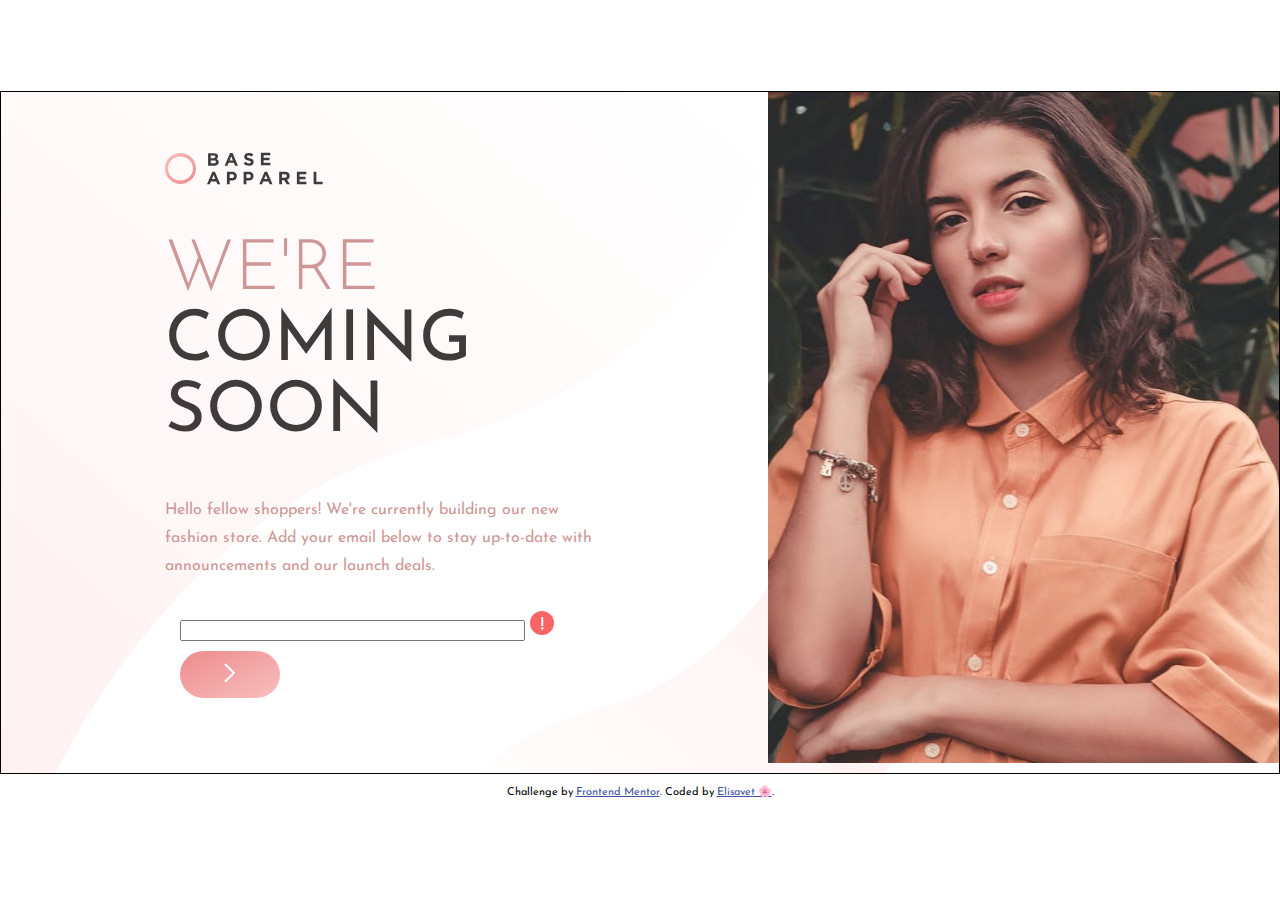
==== index.html @ f5900d55 "...." ====
<!DOCTYPE html>
<html lang="en">
  <head>
    <meta charset="UTF-8" />
    <meta name="viewport" content="width=device-width, initial-scale=1.0" />
    <!-- displays site properly based on user's device -->

    <link
      rel="icon"
      type="image/png"
      sizes="32x32"
      href="./images/favicon-32x32.png"
    />

    <title>Frontend Mentor | Base Apparel coming soon page</title>
    <link rel="stylesheet" href="./style.css" />
    <link rel="preconnect" href="https://fonts.googleapis.com" />
    <link rel="preconnect" href="https://fonts.gstatic.com" crossorigin />
    <link
      href="https://fonts.googleapis.com/css2?family=Josefin+Sans:wght@300;400;600&family=Kumbh+Sans:wght@400;700&display=swap"
      rel="stylesheet"
    />

    <!-- Feel free to remove these styles or customise in your own stylesheet 👍 -->
    <style>
      .attribution {
        font-size: 11px;
        text-align: center;
      }
      .attribution a {
        color: hsl(228, 45%, 44%);
      }
    </style>
  </head>
  <body>
    <main>
      <div id="container">
        <div class="card">
          <div class="card-info">
            <div class="info-header">
              <img src="./images/logo.svg" alt="logo" class="header-logo" />
            </div>
            <div class="info-main">
              <h1 class="main-title">
                We're <span class="title-bold">coming soon</span>
              </h1>
              <p class="main-pg">
                Hello fellow shoppers! We're currently building our new fashion
                store. Add your email below to stay up-to-date with
                announcements and our launch deals.
              </p>
            
              <div class="container">
                <!-- <div>
                  <label>Username:</label>
                  <input type="text" size="40" />
                </div> -->
                <div>
                  <label></label>
                  <input type="email" id="email" size="40" />
                  <span id="error"></span>
                  <img class="error-img" src="./images/icon-error.svg" alt="error">
                
              
                </div>
                
            
                <button  class="submit" type="submit" onclick="errorMessage()">
                <img src="./images/icon-arrow.svg" alt="" class="">
                </button>
                    <!-- <img
                      src="./images/icon-arrow.svg"
                      alt="arrow"
                      class="submit-icon"
                    /> -->
                  
              </div>
                <!-- <div class="test"> -->
                  
                  <!-- <p class="empty-email-message"></p>
                  <p class="invalid-email-message"></p> -->
                <!-- </div> -->
              </form>
            </div>
          </div>
          <div class="card-image">
            <img src="./images/hero-desktop.jpg" alt="woman" class="image" />
          </div>
        </div>
      </div>
      
    </main>

    <footer>
      <p class="attribution">
        Challenge by
        <a href="https://www.frontendmentor.io?ref=challenge" target="_blank"
          >Frontend Mentor</a
        >. Coded by <a href="#">Elisavet 🌸</a>.
      </p>
    </footer>

    <script src="./index.js"></script>
  </body>
</html>
---- style.css ----
:root {
  --Desaturated-Red: hsl(0, 36%, 70%);
  --Soft-Red: hsl(0, 93%, 68%);
  --Dark-Grayish-Red: hsl(0, 6%, 24%);
  --white1: hsl(0, 0%, 100%);
  --white2: hsl(0, 100%, 98%);
  --pale-pink: hsl(0, 80%, 86%);
  --pink: hsl(0, 74%, 74%);
}

/* -Linear, 135deg, from hsl(0, 0%, 100%), to hsl(0, 100%, 98%)
- Linear, 135deg, from hsl(0, 80%, 86%), to hsl(0, 74%, 74%) */

body {
  font-family: "Josefin Sans";
  font-size: 16px;
  max-width: 1440px;
  box-sizing: border-box;
  justify-content: center;
  margin: 0;
  min-height: 100vh;
  display: grid;
  align-content: center;
  justify-content: center;
}

#container {
  margin: 0 auto;
  box-sizing: border-box;
  /* width: min(920px, 90vw); */
  border: 1px solid;
}

.card {
  display: grid;
  grid-template-columns: 60% 40%;
  background-image: url(./images/bg-pattern-desktop.svg);
}

.card-info {
  padding: 60px 164px;
  display: flex;
  flex-direction: column;
  align-items: flex-start;
  justify-content: space-between;
  /* background: linear-gradient(135deg, var(--white1), var(--white2)),
    linear-gradient(135deg, var(--pale-pink), var(--pink)); */
}

.main-title {
  font-size: 70px;
  font-weight: 300;
  color: var(--Desaturated-Red);
  text-transform: uppercase;
}

.title-bold {
  color: var(--Dark-Grayish-Red);
  font-weight: 400;
  text-transform: uppercase;
}

.main-pg {
  color: var(--Desaturated-Red);
  font-weight: 400;
  width: 45ch;
  line-height: 1.75;
}

.box {
  max-width: 450px;
  width: 100%;
  border: solid 1px var(--Dark-Grayish-Red);
  padding: 12px 24px;
  border-radius: 28px;
  display: inline-flex;
}

#email {
}

input:required:invalid {
  border: solid 1px var(--Soft-Red);
}

.submit {
  border-radius: 28px;
  width: 100px;
  max-width: 100px;
  /* width: 100%; */
  padding: 12px 24px;
  background: linear-gradient(to left top, var(--pale-pink), var(--pink));
  border: none;
  position: relative;
  /* left: -50%; */
}
.card-image {
}

.image {
  width: 100%;
  display: block;
}

#form {
  isplay: flex;
  align-items: center;
  align-content: center;
}

#form-container {
  display: flex;

  width: 300px;
  /* margin: 20vh auto 0 auto; */
  padding: 20px;

  border-radius: 4px;
  font-size: 12px;
}

.form-action {
  display: flex;
  /* max-width: 360px; */
  width: 450px;
}

/* .input-control {
  display: flex;
  flex-direction: column;
}

.input-control input {
  border: 2px solid #f0f0f0;
  border-radius: 4px;
  display: block;
  font-size: 12px;
  padding: 10px;
  width: 100%;
}

.input-control input:focus {
  outline: 0;
}

.input-control.success input {
  border-color: #09c372;
}

.input-control.error input {
  border-color: #ff3860;
}

.input-control .error {
  color: #ff3860;
  font-size: 9px;
  height: 13px;
} */

h1 {
  color: green;
}
.container {
  padding: 15px;
  width: 400px;
}

label,
input {
  margin-bottom: 10px;
}

/* button {
  float: right;
  margin-right: 10px;
  background-color: green;
} */
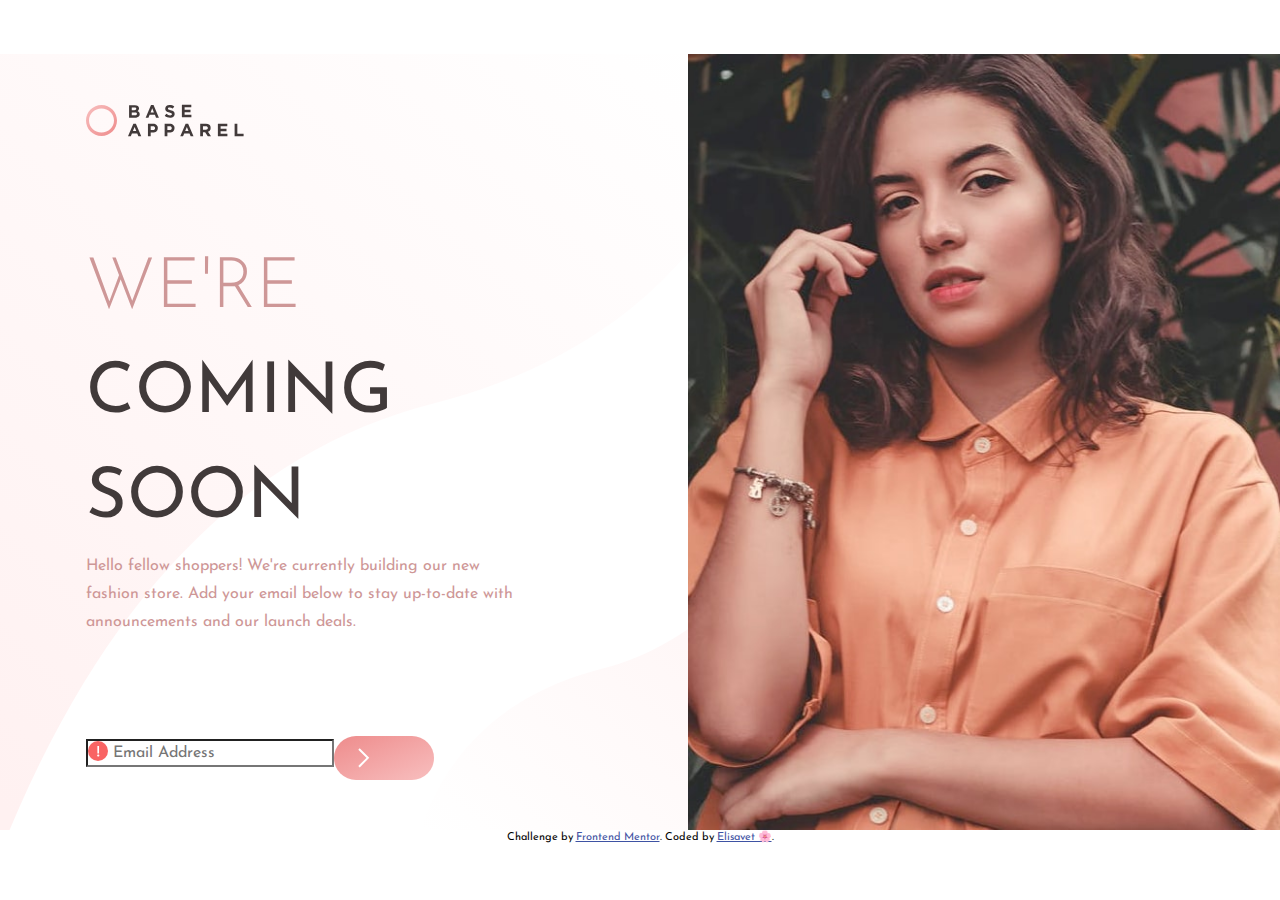
==== commit 74664eee: "..." ====
--- a/index.html
+++ b/index.html
@@ -13,6 +13,7 @@
     />
 
     <title>Frontend Mentor | Base Apparel coming soon page</title>
+    <link rel="stylesheet" href="./reset.css" />
     <link rel="stylesheet" href="./style.css" />
     <link rel="preconnect" href="https://fonts.googleapis.com" />
     <link rel="preconnect" href="https://fonts.gstatic.com" crossorigin />
@@ -33,63 +34,62 @@
     </style>
   </head>
   <body>
-    <main>
-      <div id="container">
-        <div class="card">
-          <div class="card-info">
-            <div class="info-header">
-              <img src="./images/logo.svg" alt="logo" class="header-logo" />
-            </div>
-            <div class="info-main">
-              <h1 class="main-title">
-                We're <span class="title-bold">coming soon</span>
-              </h1>
-              <p class="main-pg">
-                Hello fellow shoppers! We're currently building our new fashion
-                store. Add your email below to stay up-to-date with
-                announcements and our launch deals.
-              </p>
-            
-              <div class="container">
-                <!-- <div>
-                  <label>Username:</label>
-                  <input type="text" size="40" />
-                </div> -->
-                <div>
+    <div class="card">
+      <div class="card-info">
+        <div class="info-header">
+          <img src="./images/logo.svg" alt="logo" class="header-logo" />
+        </div>
+        <div class="info-main">
+          <h1 class="main-title">
+            We're <span class="title-bold">coming soon</span>
+          </h1>
+          <p class="main-pg">
+            Hello fellow shoppers! We're currently building our new fashion
+            store. Add your email below to stay up-to-date with announcements
+            and our launch deals.
+          </p>
+        </div>
+
+        <form action="">
+          <div class="form-container">
+            <input
+              type="email"
+              class="email-input"
+              placeholder="Email Address"
+            />
+            <!-- <img src="./images/icon-error.svg" alt="error" class="error-img" /> -->
+            <span class="error"></span>
+          </div>
+
+          <button class="submit" type="submit">
+            <img
+              src="./images/icon-arrow.svg"
+              alt="arrow"
+              class="button-arrow"
+            />
+          </button>
+        </form>
+
+        <!-- <div>
                   <label></label>
                   <input type="email" id="email" size="40" />
-                  <span id="error"></span>
-                  <img class="error-img" src="./images/icon-error.svg" alt="error">
-                
-              
+                  <span class="error"></span>
+                  <img
+                    class="error-img"
+                    src="./images/icon-error.svg"
+                    alt="error"
+                  />
                 </div>
-                
-            
-                <button  class="submit" type="submit" onclick="errorMessage()">
-                <img src="./images/icon-arrow.svg" alt="" class="">
+
+                <button class="submit" type="submit">
+                  <img src="./images/icon-arrow.svg" alt="" class="" />
                 </button>
-                    <!-- <img
-                      src="./images/icon-arrow.svg"
-                      alt="arrow"
-                      class="submit-icon"
-                    /> -->
-                  
-              </div>
-                <!-- <div class="test"> -->
-                  
-                  <!-- <p class="empty-email-message"></p>
-                  <p class="invalid-email-message"></p> -->
-                <!-- </div> -->
-              </form>
-            </div>
-          </div>
-          <div class="card-image">
-            <img src="./images/hero-desktop.jpg" alt="woman" class="image" />
-          </div>
-        </div>
+              </div> -->
       </div>
-      
-    </main>
+      <div class="card-image">
+        <img src="./images/hero-desktop.jpg" alt="woman" class="image" />
+      </div>
+    </div>
 
     <footer>
       <p class="attribution">
--- a/style.css
+++ b/style.css
@@ -14,7 +14,7 @@
 body {
   font-family: "Josefin Sans";
   font-size: 16px;
-  max-width: 1440px;
+  /* max-width: 1440px; */
   box-sizing: border-box;
   justify-content: center;
   margin: 0;
@@ -24,25 +24,26 @@
   justify-content: center;
 }
 
-#container {
+/* #container {
   margin: 0 auto;
   box-sizing: border-box;
-  /* width: min(920px, 90vw); */
+  
   border: 1px solid;
-}
+} */
 
 .card {
   display: grid;
-  grid-template-columns: 60% 40%;
+  grid-template-columns: 1fr 1fr;
   background-image: url(./images/bg-pattern-desktop.svg);
 }
 
 .card-info {
-  padding: 60px 164px;
+  /* padding: 60px 164px; */
   display: flex;
   flex-direction: column;
   align-items: flex-start;
-  justify-content: space-between;
+  justify-content: space-around;
+  margin: 0px 86px;
   /* background: linear-gradient(135deg, var(--white1), var(--white2)),
     linear-gradient(135deg, var(--pale-pink), var(--pink)); */
 }
@@ -52,6 +53,7 @@
   font-weight: 300;
   color: var(--Desaturated-Red);
   text-transform: uppercase;
+  width: 12ch;
 }
 
 .title-bold {
@@ -74,6 +76,23 @@
   padding: 12px 24px;
   border-radius: 28px;
   display: inline-flex;
+}
+
+form {
+  display: flex;
+  align-items: center;
+}
+
+.form-container {
+  display: flex;
+  flex-direction: column;
+}
+
+.email-input {
+  background-image: url(./images/icon-error.svg);
+  padding: 0px 25px 0px 25px;
+  background-size: 20px;
+  background-repeat: no-repeat;
 }
 
 #email {
@@ -175,3 +194,17 @@
   margin-right: 10px;
   background-color: green;
 } */
+
+.error-img {
+  /* visibility: hidden; */
+}
+
+@media only screen and (max-width: 720px) {
+  .card {
+    grid-template-columns: 1fr;
+  }
+
+  .card-image {
+    order: -1;
+  }
+}
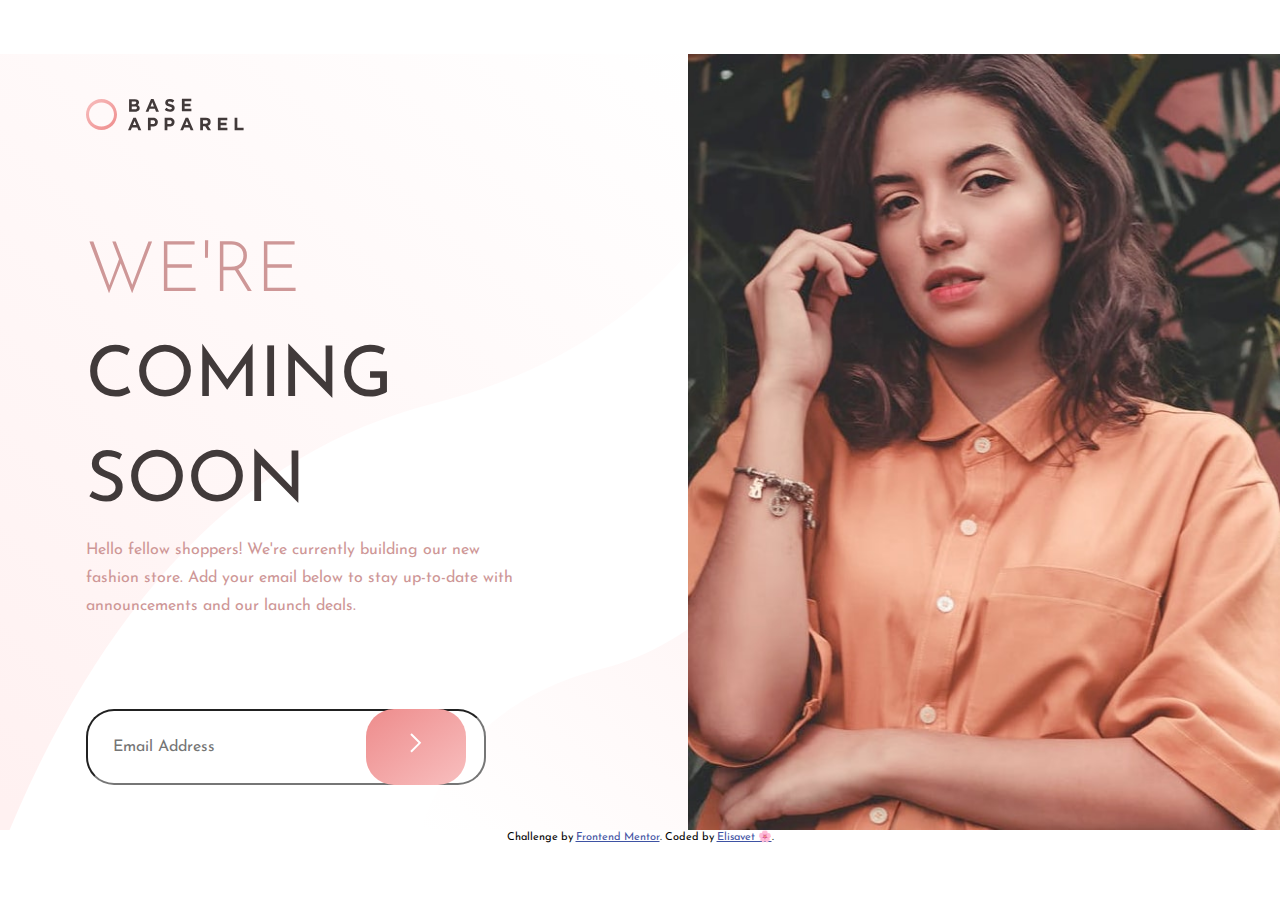
==== commit 7c27ff6d: "..." ====
--- a/index.html
+++ b/index.html
@@ -51,15 +51,9 @@
         </div>
 
         <form action="">
-          <div class="form-container">
-            <input
-              type="email"
-              class="email-input"
-              placeholder="Email Address"
-            />
-            <!-- <img src="./images/icon-error.svg" alt="error" class="error-img" /> -->
-            <span class="error"></span>
-          </div>
+          <!-- <div class="form-container"> -->
+          <input type="email" class="email-input" placeholder="Email Address" />
+          <img src="./images/icon-error.svg" alt="error" class="error-img" />
 
           <button class="submit" type="submit">
             <img
@@ -68,7 +62,12 @@
               class="button-arrow"
             />
           </button>
+
+          <!-- </div> -->
         </form>
+        <!-- <span class="error"></span> -->
+
+        <p class="error">Please provide a valid email</p>
 
         <!-- <div>
                   <label></label>
--- a/style.css
+++ b/style.css
@@ -39,13 +39,16 @@
 
 .card-info {
   /* padding: 60px 164px; */
-  display: flex;
-  flex-direction: column;
+  /* display: flex;
+  flex-direction: column; */
   align-items: flex-start;
   justify-content: space-around;
   margin: 0px 86px;
   /* background: linear-gradient(135deg, var(--white1), var(--white2)),
     linear-gradient(135deg, var(--pale-pink), var(--pink)); */
+
+  display: grid;
+  align-items: center;
 }
 
 .main-title {
@@ -79,8 +82,10 @@
 }
 
 form {
-  display: flex;
-  align-items: center;
+  /* display: flex;
+  align-items: center; */
+  display: grid;
+  grid-template-columns: repeat(3, 1fr);
 }
 
 .form-container {
@@ -89,10 +94,12 @@
 }
 
 .email-input {
-  background-image: url(./images/icon-error.svg);
-  padding: 0px 25px 0px 25px;
+  padding: 10px 25px 10px 25px;
   background-size: 20px;
   background-repeat: no-repeat;
+  width: 400px;
+  position: relative;
+  border-radius: 28px;
 }
 
 #email {
@@ -107,13 +114,21 @@
   width: 100px;
   max-width: 100px;
   /* width: 100%; */
-  padding: 12px 24px;
+  padding: 24px 24px;
   background: linear-gradient(to left top, var(--pale-pink), var(--pink));
   border: none;
   position: relative;
   /* left: -50%; */
+  /* position: fixed; */
+  right: 136%;
+}
+
+.error {
+  display: none;
+  color: var(--Soft-Red);
 }
 .card-image {
+  display: block;
 }
 
 .image {
@@ -142,6 +157,11 @@
   display: flex;
   /* max-width: 360px; */
   width: 450px;
+}
+
+.button-arrow {
+  text-align: center;
+  display: inline-block;
 }
 
 /* .input-control {
@@ -186,7 +206,7 @@
 
 label,
 input {
-  margin-bottom: 10px;
+  /* margin-bottom: 10px; */
 }
 
 /* button {
@@ -196,7 +216,7 @@
 } */
 
 .error-img {
-  /* visibility: hidden; */
+  visibility: hidden;
 }
 
 @media only screen and (max-width: 720px) {
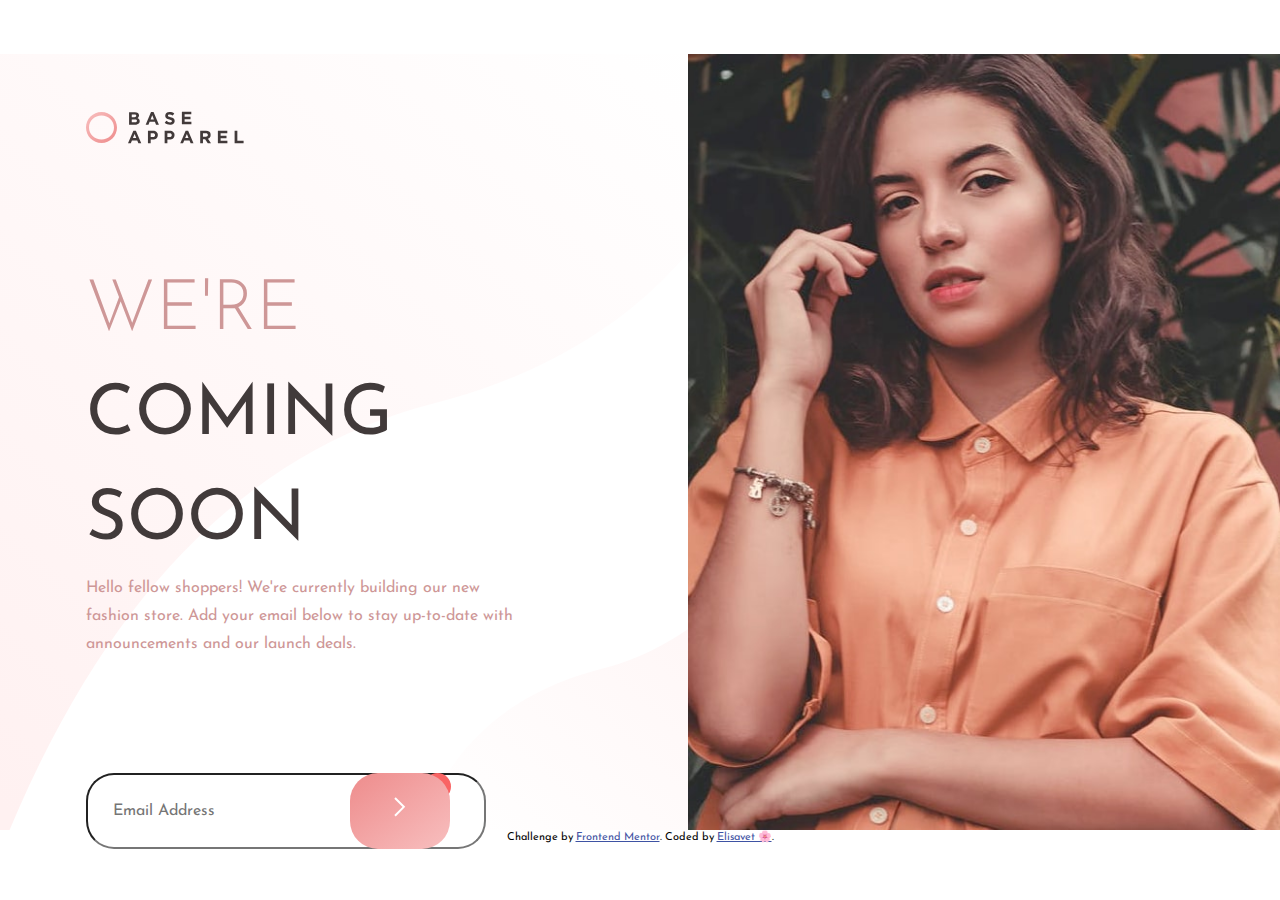
==== commit 36f7ea00: "...." ====
--- a/index.html
+++ b/index.html
@@ -53,7 +53,11 @@
         <form action="">
           <!-- <div class="form-container"> -->
           <input type="email" class="email-input" placeholder="Email Address" />
-          <img src="./images/icon-error.svg" alt="error" class="error-img" />
+          <img
+            src="./images/icon-error.svg"
+            alt="error"
+            class="error-img error-img-active"
+          />
 
           <button class="submit" type="submit">
             <img
--- a/style.css
+++ b/style.css
@@ -86,6 +86,7 @@
   align-items: center; */
   display: grid;
   grid-template-columns: repeat(3, 1fr);
+  height: 0;
 }
 
 .form-container {
@@ -95,8 +96,7 @@
 
 .email-input {
   padding: 10px 25px 10px 25px;
-  background-size: 20px;
-  background-repeat: no-repeat;
+
   width: 400px;
   position: relative;
   border-radius: 28px;
@@ -107,6 +107,7 @@
 
 input:required:invalid {
   border: solid 1px var(--Soft-Red);
+  outline: 0;
 }
 
 .submit {
@@ -219,6 +220,15 @@
   visibility: hidden;
 }
 
+.error-img-active {
+  width: 100%;
+  max-width: 27px;
+  position: fixed;
+  left: 424px;
+  display: block;
+  visibility: visible;
+}
+
 @media only screen and (max-width: 720px) {
   .card {
     grid-template-columns: 1fr;
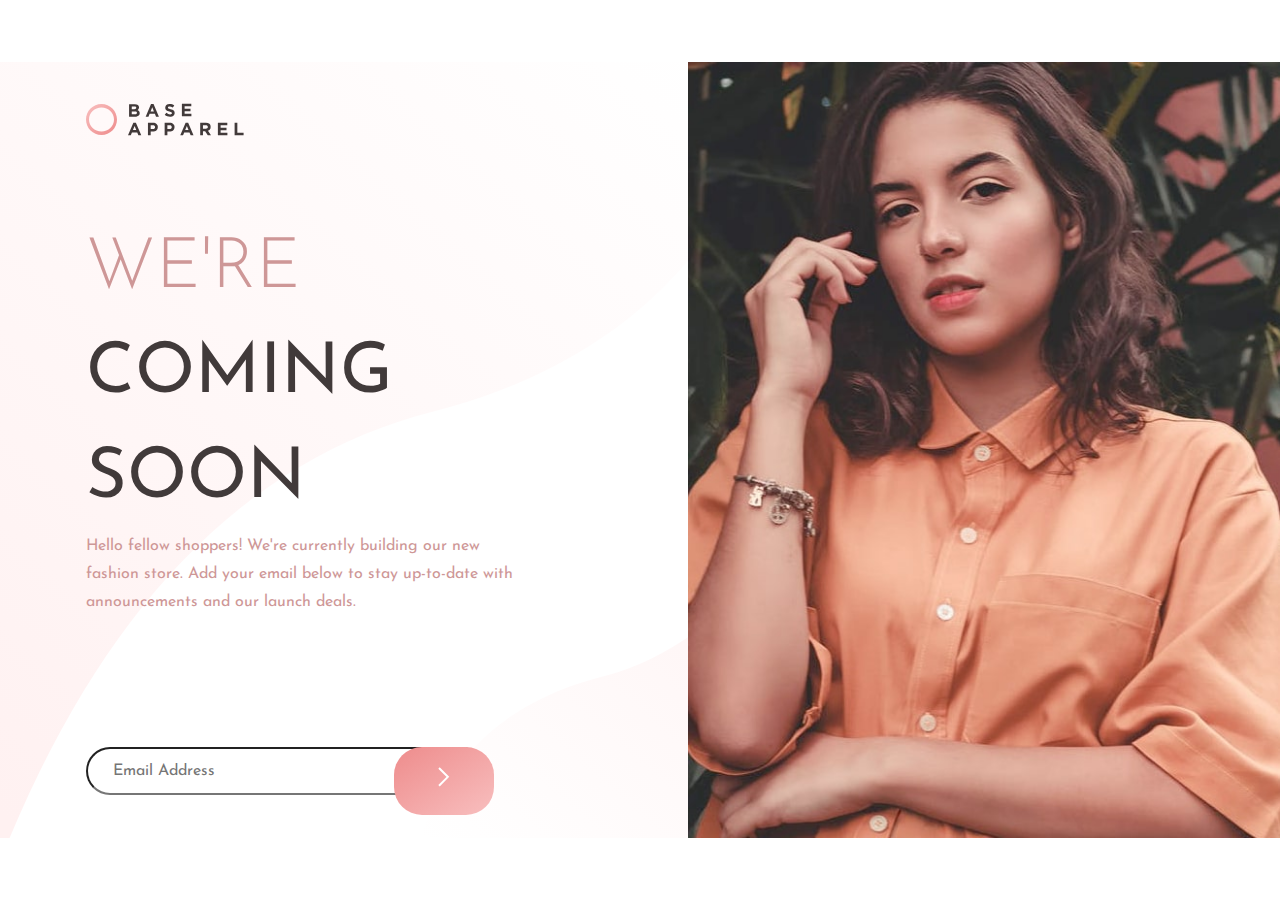
==== commit f619fa2f: "..." ====
--- a/index.html
+++ b/index.html
@@ -59,6 +59,7 @@
             class="error-img error-img-active"
           />
 
+          <!-- </div> -->
           <button class="submit" type="submit">
             <img
               src="./images/icon-arrow.svg"
@@ -66,9 +67,8 @@
               class="button-arrow"
             />
           </button>
+        </form>
 
-          <!-- </div> -->
-        </form>
         <!-- <span class="error"></span> -->
 
         <p class="error">Please provide a valid email</p>
@@ -95,12 +95,12 @@
     </div>
 
     <footer>
-      <p class="attribution">
+      <!-- <p class="attribution">
         Challenge by
         <a href="https://www.frontendmentor.io?ref=challenge" target="_blank"
           >Frontend Mentor</a
         >. Coded by <a href="#">Elisavet 🌸</a>.
-      </p>
+      </p> -->
     </footer>
 
     <script src="./index.js"></script>
--- a/style.css
+++ b/style.css
@@ -87,6 +87,8 @@
   display: grid;
   grid-template-columns: repeat(3, 1fr);
   height: 0;
+  margin-bottom: 50px;
+  margin-top: 50px;
 }
 
 .form-container {
@@ -115,13 +117,14 @@
   width: 100px;
   max-width: 100px;
   /* width: 100%; */
-  padding: 24px 24px;
+  padding: 20px 20px;
   background: linear-gradient(to left top, var(--pale-pink), var(--pink));
   border: none;
-  position: relative;
+  /* position: relative; */
   /* left: -50%; */
-  /* position: fixed; */
-  right: 136%;
+  position: fixed;
+  /* right: 136%; */
+  left: 394px;
 }
 
 .error {
@@ -227,6 +230,8 @@
   left: 424px;
   display: block;
   visibility: visible;
+  osition: relative;
+  left: -145px;
 }
 
 @media only screen and (max-width: 720px) {
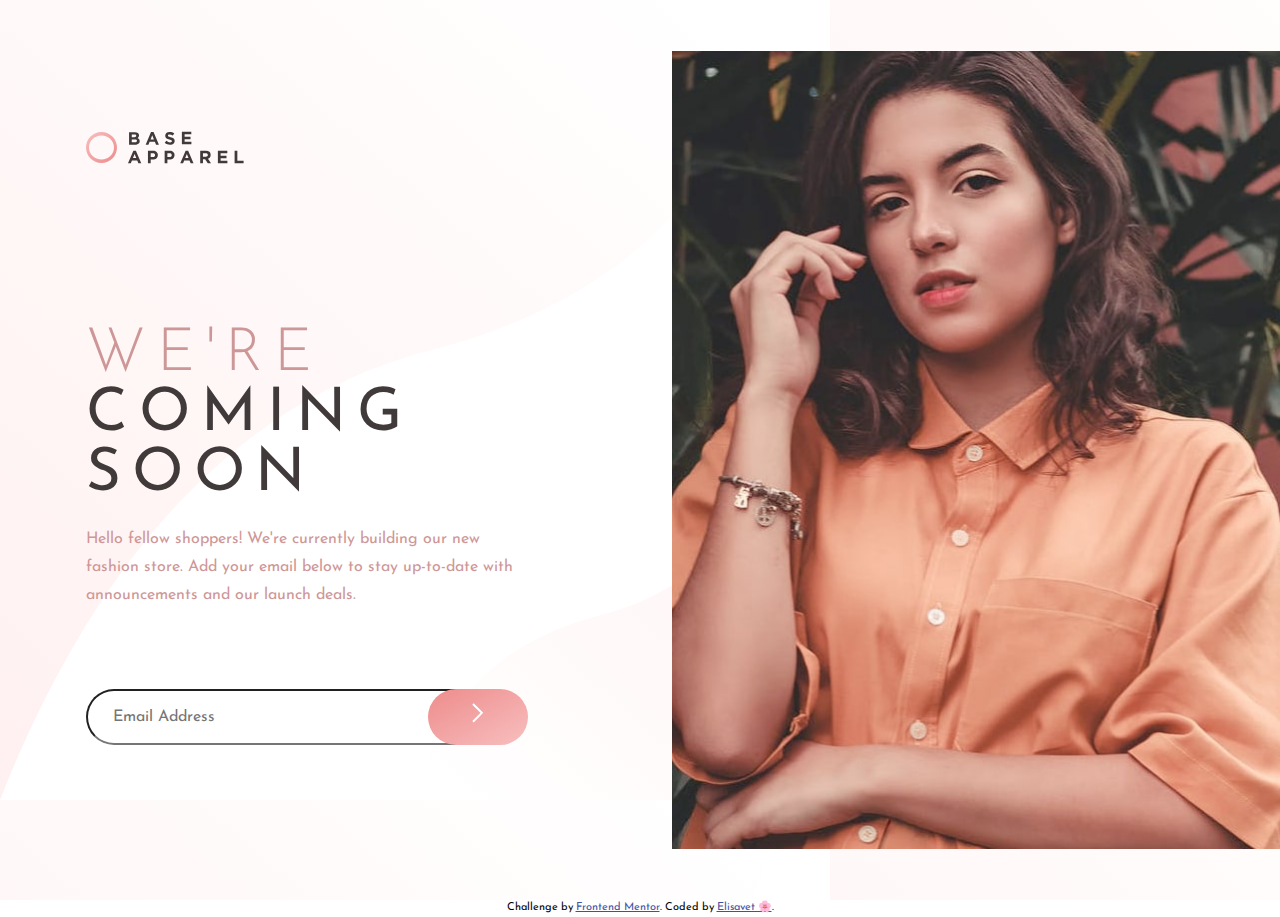
==== commit 72bd33b0: "..." ====
--- a/index.html
+++ b/index.html
@@ -91,16 +91,17 @@
       </div>
       <div class="card-image">
         <img src="./images/hero-desktop.jpg" alt="woman" class="image" />
+        <img src="./images/hero-mobile.jpg" alt="woman" class="image-mb" />
       </div>
     </div>
 
     <footer>
-      <!-- <p class="attribution">
+      <p class="attribution">
         Challenge by
         <a href="https://www.frontendmentor.io?ref=challenge" target="_blank"
           >Frontend Mentor</a
         >. Coded by <a href="#">Elisavet 🌸</a>.
-      </p> -->
+      </p>
     </footer>
 
     <script src="./index.js"></script>
--- a/style.css
+++ b/style.css
@@ -17,11 +17,11 @@
   /* max-width: 1440px; */
   box-sizing: border-box;
   justify-content: center;
-  margin: 0;
-  min-height: 100vh;
-  display: grid;
+  /* margin: 0 auto;
+  min-height: 100vh; */
+  /* display: grid;
   align-content: center;
-  justify-content: center;
+  justify-content: center; */
 }
 
 /* #container {
@@ -35,6 +35,9 @@
   display: grid;
   grid-template-columns: 1fr 1fr;
   background-image: url(./images/bg-pattern-desktop.svg);
+  margin: 0 auto;
+  min-height: 100vh;
+  align-content: center;
 }
 
 .card-info {
@@ -52,11 +55,15 @@
 }
 
 .main-title {
-  font-size: 70px;
+  font-size: 60px;
+  letter-spacing: 0.18em;
   font-weight: 300;
   color: var(--Desaturated-Red);
   text-transform: uppercase;
   width: 12ch;
+  line-height: 1;
+  margin-bottom: 20px;
+  display: inline-block;
 }
 
 .title-bold {
@@ -87,8 +94,9 @@
   display: grid;
   grid-template-columns: repeat(3, 1fr);
   height: 0;
-  margin-bottom: 50px;
-  margin-top: 50px;
+  align-self: start;
+  /* margin-bottom: 50px;
+  margin-top: 50px; */
 }
 
 .form-container {
@@ -97,7 +105,7 @@
 }
 
 .email-input {
-  padding: 10px 25px 10px 25px;
+  padding: 0px 25px 0px 25px;
 
   width: 400px;
   position: relative;
@@ -117,19 +125,21 @@
   width: 100px;
   max-width: 100px;
   /* width: 100%; */
-  padding: 20px 20px;
+  padding: 14px 20px;
   background: linear-gradient(to left top, var(--pale-pink), var(--pink));
   border: none;
-  /* position: relative; */
+  position: relative;
   /* left: -50%; */
-  position: fixed;
+  /* position: fixed; */
   /* right: 136%; */
-  left: 394px;
+  /* left: 394px; */
+  transform: translate(-58px, 0px);
 }
 
 .error {
   display: none;
   color: var(--Soft-Red);
+  transform: translate(10px, 28px);
 }
 .card-image {
   display: block;
@@ -138,6 +148,10 @@
 .image {
   width: 100%;
   display: block;
+}
+
+.image-mb {
+  display: none;
 }
 
 #form {
@@ -234,12 +248,33 @@
   left: -145px;
 }
 
-@media only screen and (max-width: 720px) {
+@media only screen and (max-width: 1100px) {
   .card {
     grid-template-columns: 1fr;
+    justify-items: center;
+  }
+
+  .card-info {
+    justify-items: center;
   }
 
   .card-image {
     order: -1;
   }
-}
+
+  .image {
+    display: none;
+  }
+
+  .image-mb {
+    display: inline-block;
+  }
+
+  .main-title {
+    text-align: center;
+  }
+
+  .main-pg {
+    text-align: center;
+  }
+}
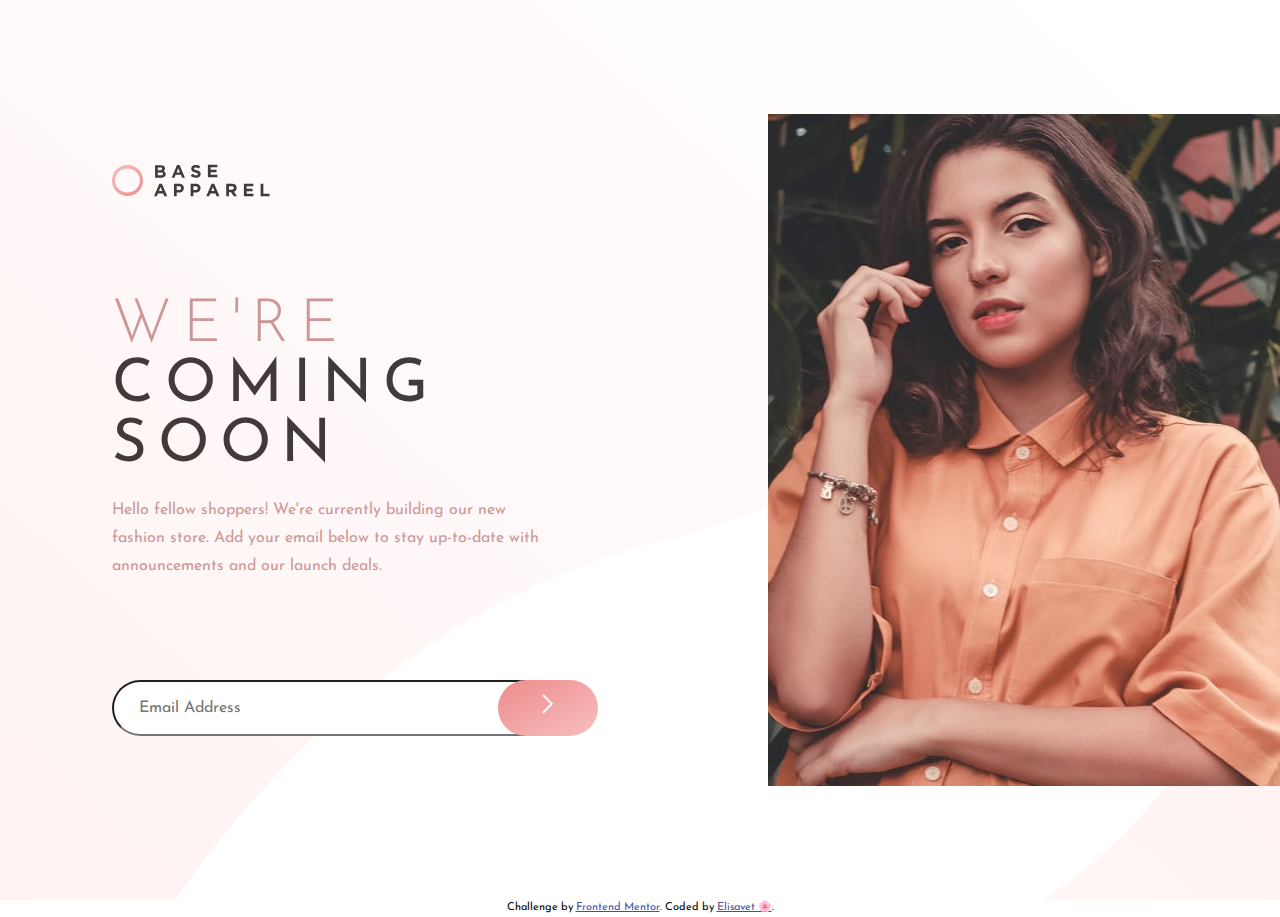
==== commit bdada985: "...." ====
--- a/index.html
+++ b/index.html
@@ -35,9 +35,15 @@
   </head>
   <body>
     <div class="card">
+      <!-- <div class="card-header">
+        <img src="./images/logo.svg" alt="logo" class="card-header-logo" />
+      </div> -->
       <div class="card-info">
         <div class="info-header">
           <img src="./images/logo.svg" alt="logo" class="header-logo" />
+        </div>
+        <div class="test">
+          <img src="./images/hero-mobile.jpg" alt="" class="test-img" />
         </div>
         <div class="info-main">
           <h1 class="main-title">
@@ -51,15 +57,13 @@
         </div>
 
         <form action="">
-          <!-- <div class="form-container"> -->
           <input type="email" class="email-input" placeholder="Email Address" />
           <img
             src="./images/icon-error.svg"
             alt="error"
-            class="error-img error-img-active"
+            class="error-img-active"
           />
 
-          <!-- </div> -->
           <button class="submit" type="submit">
             <img
               src="./images/icon-arrow.svg"
@@ -69,29 +73,11 @@
           </button>
         </form>
 
-        <!-- <span class="error"></span> -->
-
         <p class="error">Please provide a valid email</p>
-
-        <!-- <div>
-                  <label></label>
-                  <input type="email" id="email" size="40" />
-                  <span class="error"></span>
-                  <img
-                    class="error-img"
-                    src="./images/icon-error.svg"
-                    alt="error"
-                  />
-                </div>
-
-                <button class="submit" type="submit">
-                  <img src="./images/icon-arrow.svg" alt="" class="" />
-                </button>
-              </div> -->
       </div>
       <div class="card-image">
         <img src="./images/hero-desktop.jpg" alt="woman" class="image" />
-        <img src="./images/hero-mobile.jpg" alt="woman" class="image-mb" />
+        <!-- <img src="./images/hero-mobile.jpg" alt="woman" class="image-mb" /> -->
       </div>
     </div>
 
--- a/style.css
+++ b/style.css
@@ -33,11 +33,17 @@
 
 .card {
   display: grid;
-  grid-template-columns: 1fr 1fr;
+  grid-template-columns: 60% 40%;
   background-image: url(./images/bg-pattern-desktop.svg);
+  background-repeat: no-repeat;
+  background-size: cover;
   margin: 0 auto;
   min-height: 100vh;
   align-content: center;
+}
+
+.card-header {
+  display: none;
 }
 
 .card-info {
@@ -46,7 +52,7 @@
   flex-direction: column; */
   align-items: flex-start;
   justify-content: space-around;
-  margin: 0px 86px;
+  /* margin: 0px 86px; */
   /* background: linear-gradient(135deg, var(--white1), var(--white2)),
     linear-gradient(135deg, var(--pale-pink), var(--pink)); */
 
@@ -88,16 +94,13 @@
   display: inline-flex;
 }
 
-form {
-  /* display: flex;
-  align-items: center; */
+/* form {
   display: grid;
   grid-template-columns: repeat(3, 1fr);
   height: 0;
   align-self: start;
-  /* margin-bottom: 50px;
-  margin-top: 50px; */
-}
+  margin: 0px 86px;
+} */
 
 .form-container {
   display: flex;
@@ -106,8 +109,7 @@
 
 .email-input {
   padding: 0px 25px 0px 25px;
-
-  width: 400px;
+  width: 444px;
   position: relative;
   border-radius: 28px;
 }
@@ -140,24 +142,34 @@
   display: none;
   color: var(--Soft-Red);
   transform: translate(10px, 28px);
+  padding: 0px 86px;
 }
 .card-image {
   display: block;
 }
 
 .image {
+  /* display: inline-block;
   width: 100%;
-  display: block;
+  max-width: 800px;
+  object-fit: none;
+  object-position: 50% 50%; */
+  object-position: center;
+  object-fit: cover;
+  width: 100%;
+  height: 100%;
+  max-width: 800px;
 }
 
 .image-mb {
   display: none;
 }
 
-#form {
-  isplay: flex;
-  align-items: center;
+form {
+  display: flex;
+  /* align-items: center; */
   align-content: center;
+  padding: 0px 86px;
 }
 
 #form-container {
@@ -182,70 +194,33 @@
   display: inline-block;
 }
 
-/* .input-control {
-  display: flex;
-  flex-direction: column;
-}
-
-.input-control input {
-  border: 2px solid #f0f0f0;
-  border-radius: 4px;
-  display: block;
-  font-size: 12px;
-  padding: 10px;
-  width: 100%;
-}
-
-.input-control input:focus {
-  outline: 0;
-}
-
-.input-control.success input {
-  border-color: #09c372;
-}
-
-.input-control.error input {
-  border-color: #ff3860;
-}
-
-.input-control .error {
-  color: #ff3860;
-  font-size: 9px;
-  height: 13px;
-} */
-
-h1 {
-  color: green;
-}
-.container {
-  padding: 15px;
-  width: 400px;
-}
-
-label,
-input {
-  /* margin-bottom: 10px; */
-}
-
-/* button {
-  float: right;
-  margin-right: 10px;
-  background-color: green;
-} */
+.info-header {
+  padding: 0px 86px;
+}
+
+.info-main {
+  padding: 0px 86px;
+}
 
 .error-img {
-  visibility: hidden;
+  display: none;
 }
 
 .error-img-active {
   width: 100%;
-  max-width: 27px;
-  position: fixed;
-  left: 424px;
-  display: block;
+  height: 100%;
+  max-width: 17px;
+  /* position: fixed; */
+  /* left: 424px; */
+  display: none;
   visibility: visible;
-  osition: relative;
-  left: -145px;
+  position: relative;
+  /* left: -145px; */
+  transform: translate(-61px, 16px);
+}
+
+.test {
+  display: none;
 }
 
 @media only screen and (max-width: 1100px) {
@@ -254,6 +229,10 @@
     justify-items: center;
   }
 
+  .card-header {
+    display: block;
+  }
+
   .card-info {
     justify-items: center;
   }
@@ -270,6 +249,11 @@
     display: inline-block;
   }
 
+  .info-header {
+    padding: 0px 68px;
+    justify-self: start;
+  }
+
   .main-title {
     text-align: center;
   }
@@ -277,4 +261,46 @@
   .main-pg {
     text-align: center;
   }
-}
+
+  .email-input {
+    width: 310px;
+  }
+
+  .submit {
+    width: 64px;
+  }
+
+  .test {
+    display: block;
+  }
+
+  .test-img {
+    max-width: 621px;
+    height: 100%;
+    display: inline-block;
+  }
+}
+
+@media only screen and (max-width: 620px) {
+  .test-img {
+    /* max-width: 375px; */
+    width: 100%;
+    object-position: center;
+    object-fit: cover;
+  }
+
+  .info-main {
+    padding: 0px;
+    display: flex;
+    flex-direction: column;
+    align-items: center;
+  }
+
+  .main-pg {
+    width: 36ch;
+  }
+
+  form {
+    padding: 0px;
+  }
+}
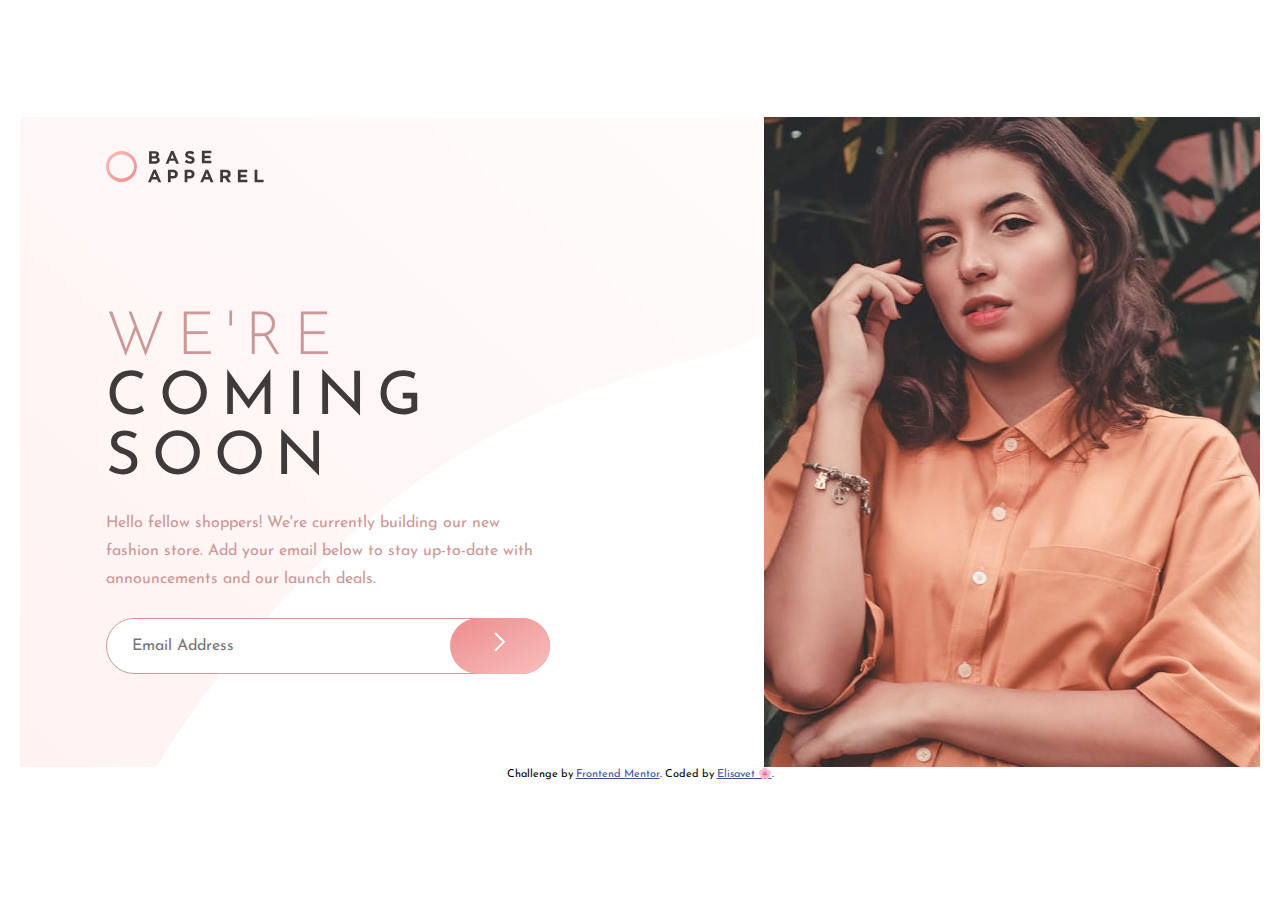
==== commit c9b4b38f: "..." ====
--- a/index.html
+++ b/index.html
@@ -34,50 +34,45 @@
     </style>
   </head>
   <body>
+
     <div class="card">
-      <!-- <div class="card-header">
-        <img src="./images/logo.svg" alt="logo" class="card-header-logo" />
-      </div> -->
-      <div class="card-info">
-        <div class="info-header">
-          <img src="./images/logo.svg" alt="logo" class="header-logo" />
+      <div class="info-header">
+        <img src="./images/logo.svg" alt="logo" class="header-logo" />
+      </div>
+      <div class="info-main">
+        <h1 class="main-title">
+          We're <span class="title-bold">coming soon</span>
+        </h1>
+        <p class="main-pg">
+          Hello fellow shoppers! We're currently building our new fashion store.
+          Add your email below to stay up-to-date with announcements and our
+          launch deals.
+        </p>
+        
+        <form action="">
+            <input type="email" class="email-input" placeholder="Email Address" />
+            <img
+              src="./images/icon-error.svg"
+              alt="error"
+              class="error-img-active"
+            />
+  
+            <button class="submit" type="submit">
+              <img
+                src="./images/icon-arrow.svg"
+                alt="arrow"
+                class="button-arrow"
+              />
+            </button>
+          </form>
+          
+  
+          <p class="error">Please provide a valid email</p>
         </div>
-        <div class="test">
-          <img src="./images/hero-mobile.jpg" alt="" class="test-img" />
-        </div>
-        <div class="info-main">
-          <h1 class="main-title">
-            We're <span class="title-bold">coming soon</span>
-          </h1>
-          <p class="main-pg">
-            Hello fellow shoppers! We're currently building our new fashion
-            store. Add your email below to stay up-to-date with announcements
-            and our launch deals.
-          </p>
-        </div>
-
-        <form action="">
-          <input type="email" class="email-input" placeholder="Email Address" />
-          <img
-            src="./images/icon-error.svg"
-            alt="error"
-            class="error-img-active"
-          />
-
-          <button class="submit" type="submit">
-            <img
-              src="./images/icon-arrow.svg"
-              alt="arrow"
-              class="button-arrow"
-            />
-          </button>
-        </form>
-
-        <p class="error">Please provide a valid email</p>
-      </div>
-      <div class="card-image">
-        <img src="./images/hero-desktop.jpg" alt="woman" class="image" />
-        <!-- <img src="./images/hero-mobile.jpg" alt="woman" class="image-mb" /> -->
+        <div class="card-image">
+            <img src="./images/hero-desktop.jpg" alt="woman" class="image" />
+            <img src="./images/hero-mobile.jpg" alt="woman" class="image-mb">
+          </div>
       </div>
     </div>
 
--- a/style.css
+++ b/style.css
@@ -8,56 +8,34 @@
   --pink: hsl(0, 74%, 74%);
 }
 
-/* -Linear, 135deg, from hsl(0, 0%, 100%), to hsl(0, 100%, 98%)
-- Linear, 135deg, from hsl(0, 80%, 86%), to hsl(0, 74%, 74%) */
-
 body {
   font-family: "Josefin Sans";
   font-size: 16px;
-  /* max-width: 1440px; */
   box-sizing: border-box;
   justify-content: center;
-  /* margin: 0 auto;
-  min-height: 100vh; */
-  /* display: grid;
-  align-content: center;
-  justify-content: center; */
-}
-
-/* #container {
-  margin: 0 auto;
-  box-sizing: border-box;
-  
-  border: 1px solid;
-} */
+  display: flex;
+  align-items: center;
+  justify-content: center;
+  flex-direction: column;
+}
 
 .card {
   display: grid;
   grid-template-columns: 60% 40%;
+  grid-template-rows: 10%;
+  grid-template-areas: "info-header card-image" "info-main card-image";
   background-image: url(./images/bg-pattern-desktop.svg);
   background-repeat: no-repeat;
   background-size: cover;
+  background-position: center;
   margin: 0 auto;
-  min-height: 100vh;
+  min-height: 70vh;
   align-content: center;
-}
-
-.card-header {
-  display: none;
-}
-
-.card-info {
-  /* padding: 60px 164px; */
-  /* display: flex;
-  flex-direction: column; */
-  align-items: flex-start;
-  justify-content: space-around;
-  /* margin: 0px 86px; */
-  /* background: linear-gradient(135deg, var(--white1), var(--white2)),
-    linear-gradient(135deg, var(--pale-pink), var(--pink)); */
-
-  display: grid;
   align-items: center;
+  justify-content: start;
+  justify-items: center;
+  max-width: 1440px;
+  min-width: 375px;
 }
 
 .main-title {
@@ -68,7 +46,7 @@
   text-transform: uppercase;
   width: 12ch;
   line-height: 1;
-  margin-bottom: 20px;
+  margin-bottom: 1.25rem;
   display: inline-block;
 }
 
@@ -83,28 +61,7 @@
   font-weight: 400;
   width: 45ch;
   line-height: 1.75;
-}
-
-.box {
-  max-width: 450px;
-  width: 100%;
-  border: solid 1px var(--Dark-Grayish-Red);
-  padding: 12px 24px;
-  border-radius: 28px;
-  display: inline-flex;
-}
-
-/* form {
-  display: grid;
-  grid-template-columns: repeat(3, 1fr);
-  height: 0;
-  align-self: start;
-  margin: 0px 86px;
-} */
-
-.form-container {
-  display: flex;
-  flex-direction: column;
+  margin-bottom: 1.56rem;
 }
 
 .email-input {
@@ -112,9 +69,7 @@
   width: 444px;
   position: relative;
   border-radius: 28px;
-}
-
-#email {
+  border: solid 1px var(--Desaturated-Red);
 }
 
 input:required:invalid {
@@ -126,34 +81,25 @@
   border-radius: 28px;
   width: 100px;
   max-width: 100px;
-  /* width: 100%; */
   padding: 14px 20px;
   background: linear-gradient(to left top, var(--pale-pink), var(--pink));
   border: none;
   position: relative;
-  /* left: -50%; */
-  /* position: fixed; */
-  /* right: 136%; */
-  /* left: 394px; */
-  transform: translate(-58px, 0px);
+  transform: translate(-100px, 0px);
 }
 
 .error {
   display: none;
   color: var(--Soft-Red);
   transform: translate(10px, 28px);
-  padding: 0px 86px;
+  padding: 0;
 }
 .card-image {
+  grid-area: card-image;
   display: block;
 }
 
 .image {
-  /* display: inline-block;
-  width: 100%;
-  max-width: 800px;
-  object-fit: none;
-  object-position: 50% 50%; */
   object-position: center;
   object-fit: cover;
   width: 100%;
@@ -167,25 +113,11 @@
 
 form {
   display: flex;
-  /* align-items: center; */
   align-content: center;
-  padding: 0px 86px;
-}
-
-#form-container {
-  display: flex;
-
-  width: 300px;
-  /* margin: 20vh auto 0 auto; */
-  padding: 20px;
-
-  border-radius: 4px;
-  font-size: 12px;
 }
 
 .form-action {
   display: flex;
-  /* max-width: 360px; */
   width: 450px;
 }
 
@@ -195,11 +127,17 @@
 }
 
 .info-header {
-  padding: 0px 86px;
+  grid-area: info-header;
+  padding-left: 5.37rem;
+  margin-top: 2.13rem;
+  justify-self: left;
 }
 
 .info-main {
-  padding: 0px 86px;
+  grid-area: info-main;
+  padding-left: 5.37rem;
+  margin-top: 2.18rem;
+  justify-self: left;
 }
 
 .error-img {
@@ -210,48 +148,39 @@
   width: 100%;
   height: 100%;
   max-width: 17px;
-  /* position: fixed; */
-  /* left: 424px; */
   display: none;
   visibility: visible;
   position: relative;
-  /* left: -145px; */
   transform: translate(-61px, 16px);
 }
 
-.test {
-  display: none;
-}
-
-@media only screen and (max-width: 1100px) {
+@media only screen and (max-width: 1022px) {
   .card {
+    grid-template-areas: "info-header" "card-image" "info-main";
+    justify-items: center;
     grid-template-columns: 1fr;
-    justify-items: center;
   }
 
   .card-header {
     display: block;
   }
 
-  .card-info {
-    justify-items: center;
-  }
-
-  .card-image {
-    order: -1;
-  }
-
   .image {
     display: none;
   }
 
   .image-mb {
     display: inline-block;
+    object-position: center;
+    object-fit: cover;
+    height: 100%;
+    width: 450px;
   }
 
   .info-header {
     padding: 0px 68px;
-    justify-self: start;
+    align-self: start;
+    padding: 0;
   }
 
   .main-title {
@@ -267,40 +196,59 @@
   }
 
   .submit {
-    width: 64px;
-  }
-
-  .test {
-    display: block;
-  }
-
-  .test-img {
-    max-width: 621px;
-    height: 100%;
-    display: inline-block;
-  }
-}
-
-@media only screen and (max-width: 620px) {
-  .test-img {
-    /* max-width: 375px; */
-    width: 100%;
-    object-position: center;
-    object-fit: cover;
+    width: 4rem;
+    transform: translate(-64px, 0px);
   }
 
   .info-main {
-    padding: 0px;
+    padding: 0;
+    justify-self: center;
+    text-align: center;
     display: flex;
     flex-direction: column;
-    align-items: center;
-  }
-
+    align-items: flex-end;
+    align-content: center;
+  }
+
+  .error {
+    align-self: center;
+    padding: 0px 86px;
+  }
+
+  .error-img-active {
+    transform: translate(-72px, 16px);
+  }
+
+  form {
+    justify-content: center;
+  }
+
+  .email-input {
+    width: 20rem;
+  }
+}
+
+@media only screen and (max-width: 620px) {
   .main-pg {
     width: 36ch;
-  }
-
-  form {
-    padding: 0px;
-  }
-}
+    align-self: center;
+  }
+}
+
+@media only screen and (max-width: 460px) {
+  .image-mb {
+    width: 375px;
+  }
+
+  .main-title {
+    font-size: 45px;
+  }
+
+  .email-input {
+    width: 15rem;
+  }
+
+  .error {
+    padding: 0;
+  }
+}
